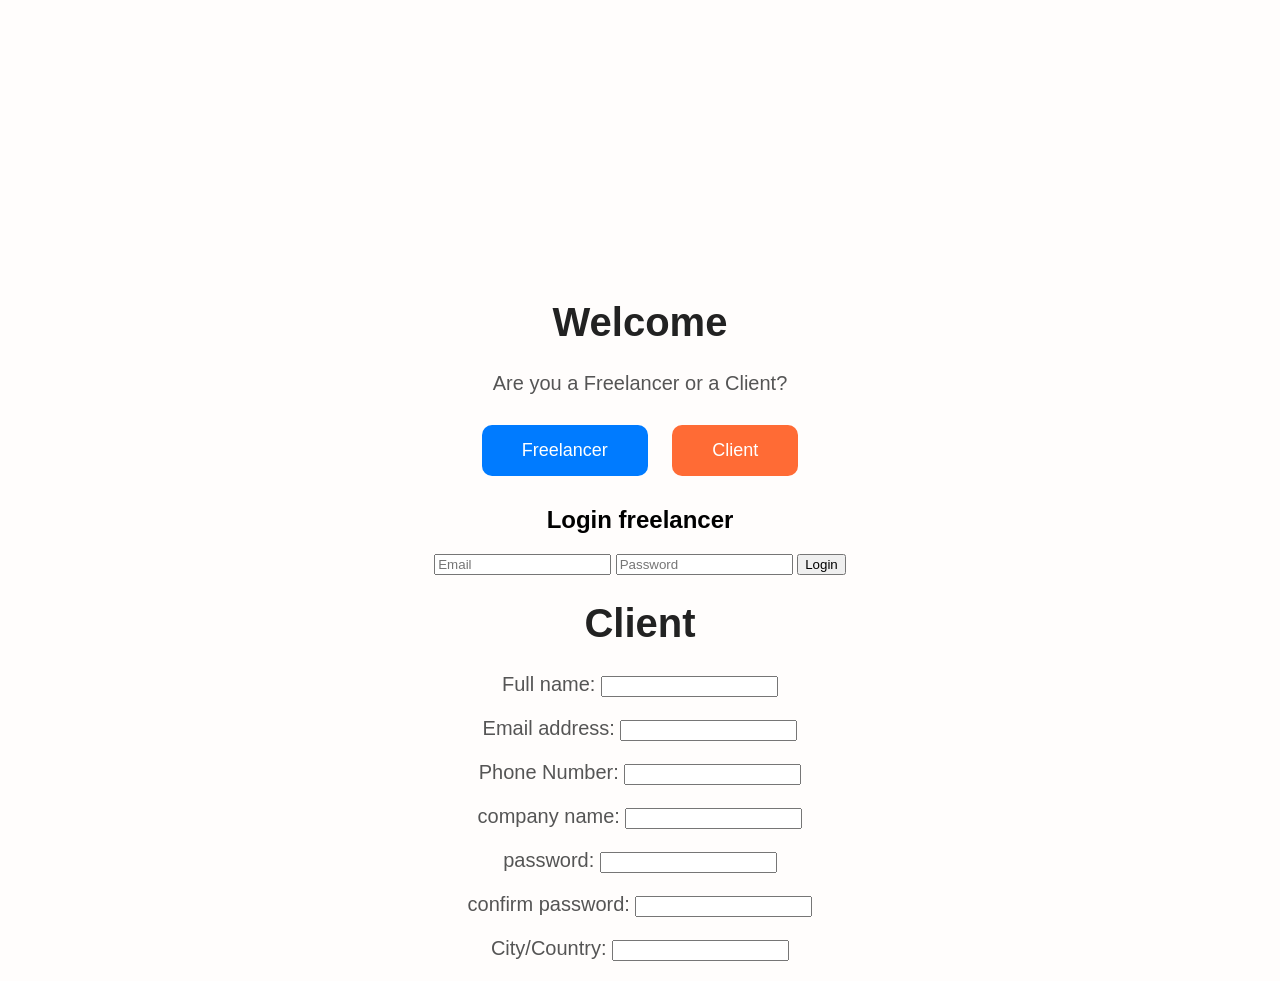
==== login.html @ 8e7da07c "Create login.html" ====
<!DOCTYPE html>
<html>
<head>
    <title>Freelancing Platform</title>
    <!-- <link rel="stylesheet" href="c.css"> -->
</head>

<body>

    <div class="container">

        <h1>Welcome</h1>
        <p>Are you a Freelancer or a Client?</p>

        <button class="freelancer">Freelancer</button>

        <button class="client">Client</button>

    </div>

</body>
</html>




<!DOCTYPE html>
<html>
<head>
    <title>Login</title>
    <link rel="stylesheet" href="login.css">
</head>
<body>

<div class="login">
    <h2>Login freelancer</h2>

    <input type="email" placeholder="Email">
    <input type="password" placeholder="Password">
    <button>Login</button>
</div>

</body>
</html>




<!DOCTYPE html>
<html lang="en">
<head>
    <meta charset="UTF-8">
    <meta name="viewport" content="width=device-width, initial-scale=1.0">
    <title>Document</title>
    <link rel="stylesheet" href="res.css">
</head>
<body>
    <div class="register">
        <h1>
            Client
        </h1>
    <div class ="d-flex align-items:center">
        <p>Full name:
        <input></input>
    </p>
     <p>Email address:
        <input></input>
    </p>
     <p>Phone Number:
        <input></input>
    </p>
     <p>company name:
        <input></input>
    </p>
     <p>password:
        <input></input>
    </p>
     <p>confirm password:
        <input></input>
    </p>
     <p>City/Country:
        <input></input>
    </p>
    </div>
    </div>
</body>
</html>
---- login.css ----
body {
     margin-top: 50px;
    font-family: Arial;
    text-align: center;
    background-color: #FFFDFC;
}

.container {
    margin-top: 300px;
}

h1 {
    color: #222;
    font-size: 40px;
}

p {
    color: #555;
    font-size: 20px;
}

.freelancer {
    background-color: #007bff;
    color: white;
    padding: 15px 40px;
    border: none;
    border-radius: 10px;
    font-size: 18px;
    margin: 10px;
    cursor: pointer;
}

.client {
 
    background-color: #ff6b35;
    color: white;
    padding: 15px 40px;
    border: none;
    border-radius: 10px;
    font-size: 18px;
    margin: 10px;
    cursor: pointer;
}

.freelancer:hover {
    background-color: #0056b3;
}

.client:hover {
    background-color: #d94f1f;
}
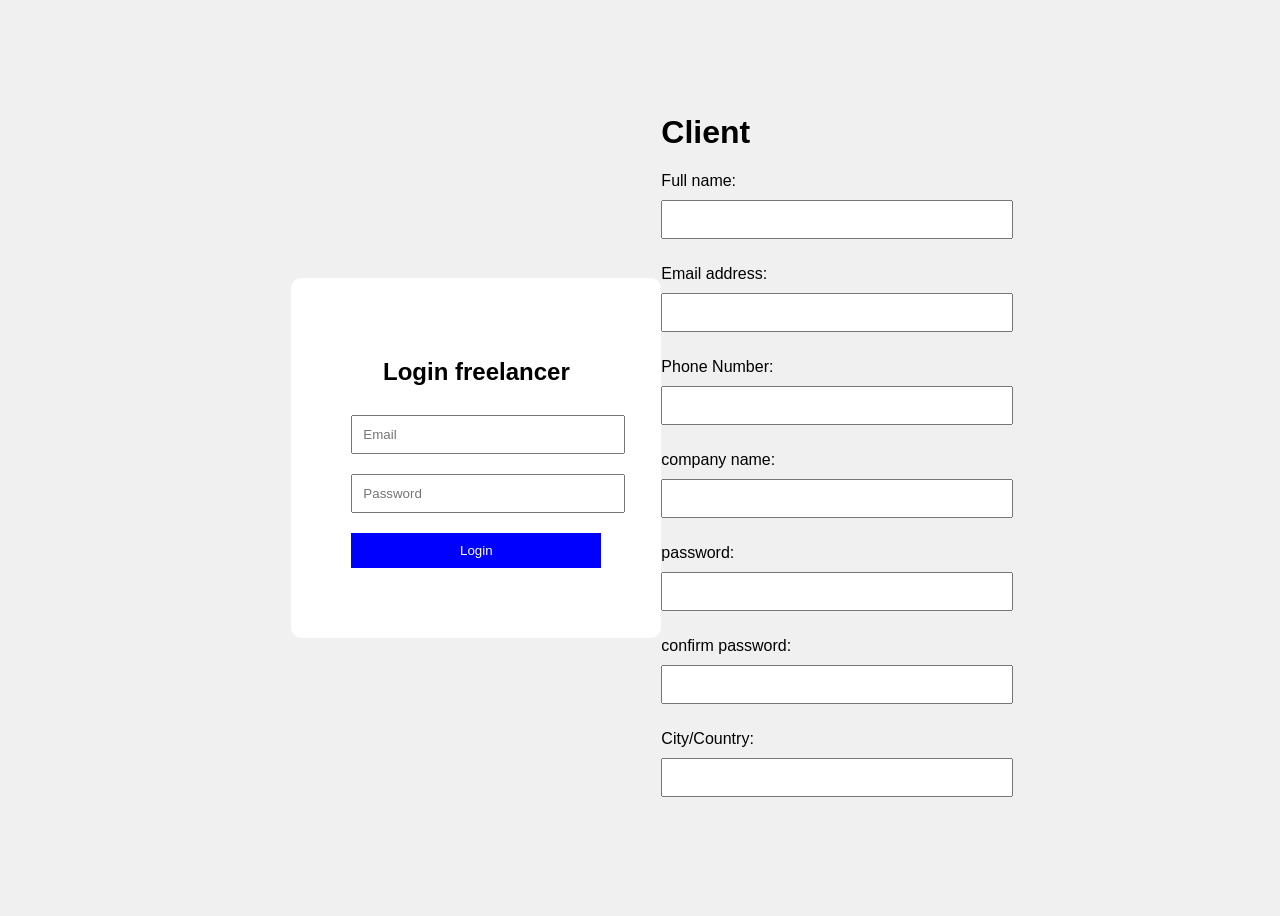
==== commit 7454a2a6: "Create login and registration HTML structure Added login and registration forms in HTML." ====
--- a/login.html
+++ b/login.html
@@ -1,29 +1,3 @@
-<!DOCTYPE html>
-<html>
-<head>
-    <title>Freelancing Platform</title>
-    <!-- <link rel="stylesheet" href="c.css"> -->
-</head>
-
-<body>
-
-    <div class="container">
-
-        <h1>Welcome</h1>
-        <p>Are you a Freelancer or a Client?</p>
-
-        <button class="freelancer">Freelancer</button>
-
-        <button class="client">Client</button>
-
-    </div>
-
-</body>
-</html>
-
-
-
-
 <!DOCTYPE html>
 <html>
 <head>
--- a/login.css
+++ b/login.css
@@ -1,51 +1,32 @@
-body {
-     margin-top: 50px;
-    font-family: Arial;
-    text-align: center;
-    background-color: #FFFDFC;
+body{
+    display:flex;
+    justify-content:center;
+    align-items:center;
+    height:100vh;
+    background:#f0f0f0;
+    font-family:Arial;
 }
 
-.container {
-    margin-top: 300px;
+.login{
+    background:white;
+  
+    padding:60px;
+    border-radius:10px;
+    width:250px;
+  
+   text-align: center;
 }
 
-h1 {
-    color: #222;
-    font-size: 40px;
+input,button{
+    width:100%;
+    padding:10px;
+    margin:10px 0;
 }
 
-p {
-    color: #555;
-    font-size: 20px;
+button{
+    background:blue;
+    color:white;
+    border:none;
+    cursor:pointer;
+    align-items: center;
 }
-
-.freelancer {
-    background-color: #007bff;
-    color: white;
-    padding: 15px 40px;
-    border: none;
-    border-radius: 10px;
-    font-size: 18px;
-    margin: 10px;
-    cursor: pointer;
-}
-
-.client {
- 
-    background-color: #ff6b35;
-    color: white;
-    padding: 15px 40px;
-    border: none;
-    border-radius: 10px;
-    font-size: 18px;
-    margin: 10px;
-    cursor: pointer;
-}
-
-.freelancer:hover {
-    background-color: #0056b3;
-}
-
-.client:hover {
-    background-color: #d94f1f;
-}
